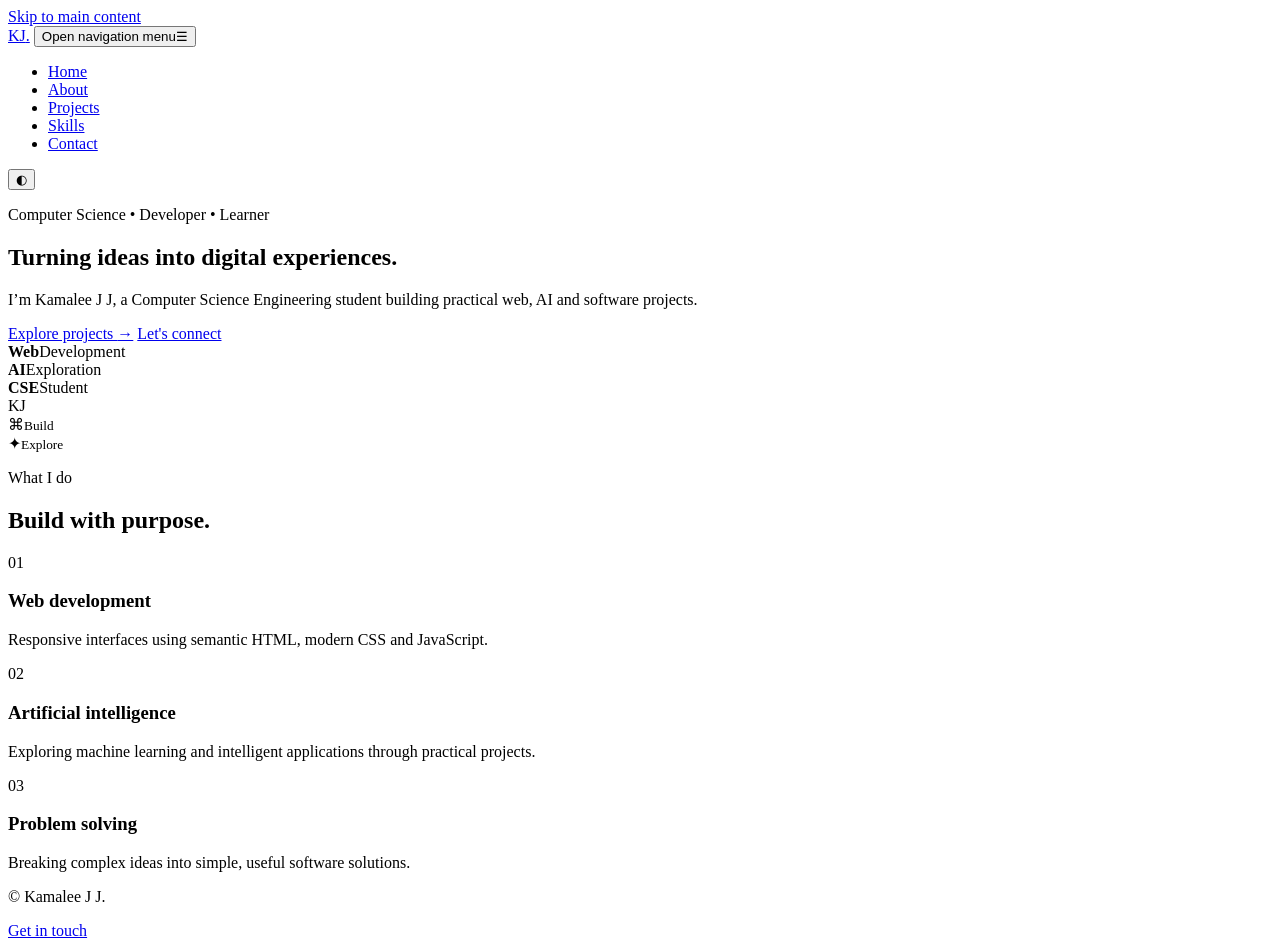
==== index.html @ bd7f1bf5 "Add files via upload" ====
<!doctype html>
<html lang="en">
<head>
<meta charset="utf-8">
<meta name="viewport" content="width=device-width, initial-scale=1">
<meta name="description" content="Kamalee J J's personal portfolio showcasing web development, AI and software projects.">
<meta name="author" content="Kamalee J J">
<meta name="robots" content="index, follow">
<link rel="stylesheet" href="css/style.css">
<title>Kamalee J J | Portfolio</title>
</head>
<body>
<a class="skip-link" href="#main-content">Skip to main content</a>
<header class="site-header">
<nav class="container nav" aria-label="Primary navigation">
<a class="logo" href="index.html" aria-label="Kamalee J J home">KJ<span>.</span></a>
<button class="menu-button" type="button" aria-expanded="false" aria-controls="primary-menu">
<span class="sr-only">Open navigation menu</span>☰
</button>
<ul id="primary-menu" class="nav-list">
<li><a href="index.html" aria-current="page">Home</a></li>
<li><a href="about.html">About</a></li>
<li><a href="projects.html">Projects</a></li>
<li><a href="skills.html">Skills</a></li>
<li><a href="contact.html">Contact</a></li>
</ul>
<button class="theme-button" type="button" aria-pressed="false" aria-label="Switch to dark theme">◐</button>
</nav>
</header>
<main id="main-content">
<section class="hero container" aria-labelledby="hero-title">
<div class="hero-copy">
<p class="eyebrow">Computer Science • Developer • Learner</p>
<h1 id="hero-title">Turning ideas into <span>digital experiences.</span></h1>
<p class="lead">I’m Kamalee J J, a Computer Science Engineering student building practical web, AI and software projects.</p>
<div class="hero-actions">
<a class="button" href="projects.html">Explore projects <span aria-hidden="true">→</span></a>
<a class="text-link" href="contact.html">Let's connect</a>
</div>
<div class="stats" aria-label="Portfolio highlights">
<div><strong>Web</strong><span>Development</span></div>
<div><strong>AI</strong><span>Exploration</span></div>
<div><strong>CSE</strong><span>Student</span></div>
</div>
</div>
<aside class="hero-visual" aria-label="Portfolio introduction">
<div class="glow glow-one" aria-hidden="true"></div>
<div class="glow glow-two" aria-hidden="true"></div>
<div class="avatar avatar-xl" aria-hidden="true">KJ</div>
<div class="floating-card card-a"><span>⌘</span><small>Build</small></div>
<div class="floating-card card-b"><span>✦</span><small>Explore</small></div>
</aside>
</section>
<section class="section container" aria-labelledby="focus-title">
<div class="section-head"><p class="eyebrow">What I do</p><h2 id="focus-title">Build with purpose.</h2></div>
<div class="feature-grid">
<article class="feature-card"><div class="icon-box" aria-hidden="true">01</div><h3>Web development</h3><p>Responsive interfaces using semantic HTML, modern CSS and JavaScript.</p></article>
<article class="feature-card"><div class="icon-box" aria-hidden="true">02</div><h3>Artificial intelligence</h3><p>Exploring machine learning and intelligent applications through practical projects.</p></article>
<article class="feature-card"><div class="icon-box" aria-hidden="true">03</div><h3>Problem solving</h3><p>Breaking complex ideas into simple, useful software solutions.</p></article>
</div>
</section>
</main>
<footer class="footer"><div class="container footer-inner">
<p>© <span id="year"></span> Kamalee J J.</p>
<a href="contact.html">Get in touch</a>
</div></footer>
<script src="js/script.js"></script>
</body>
</html>
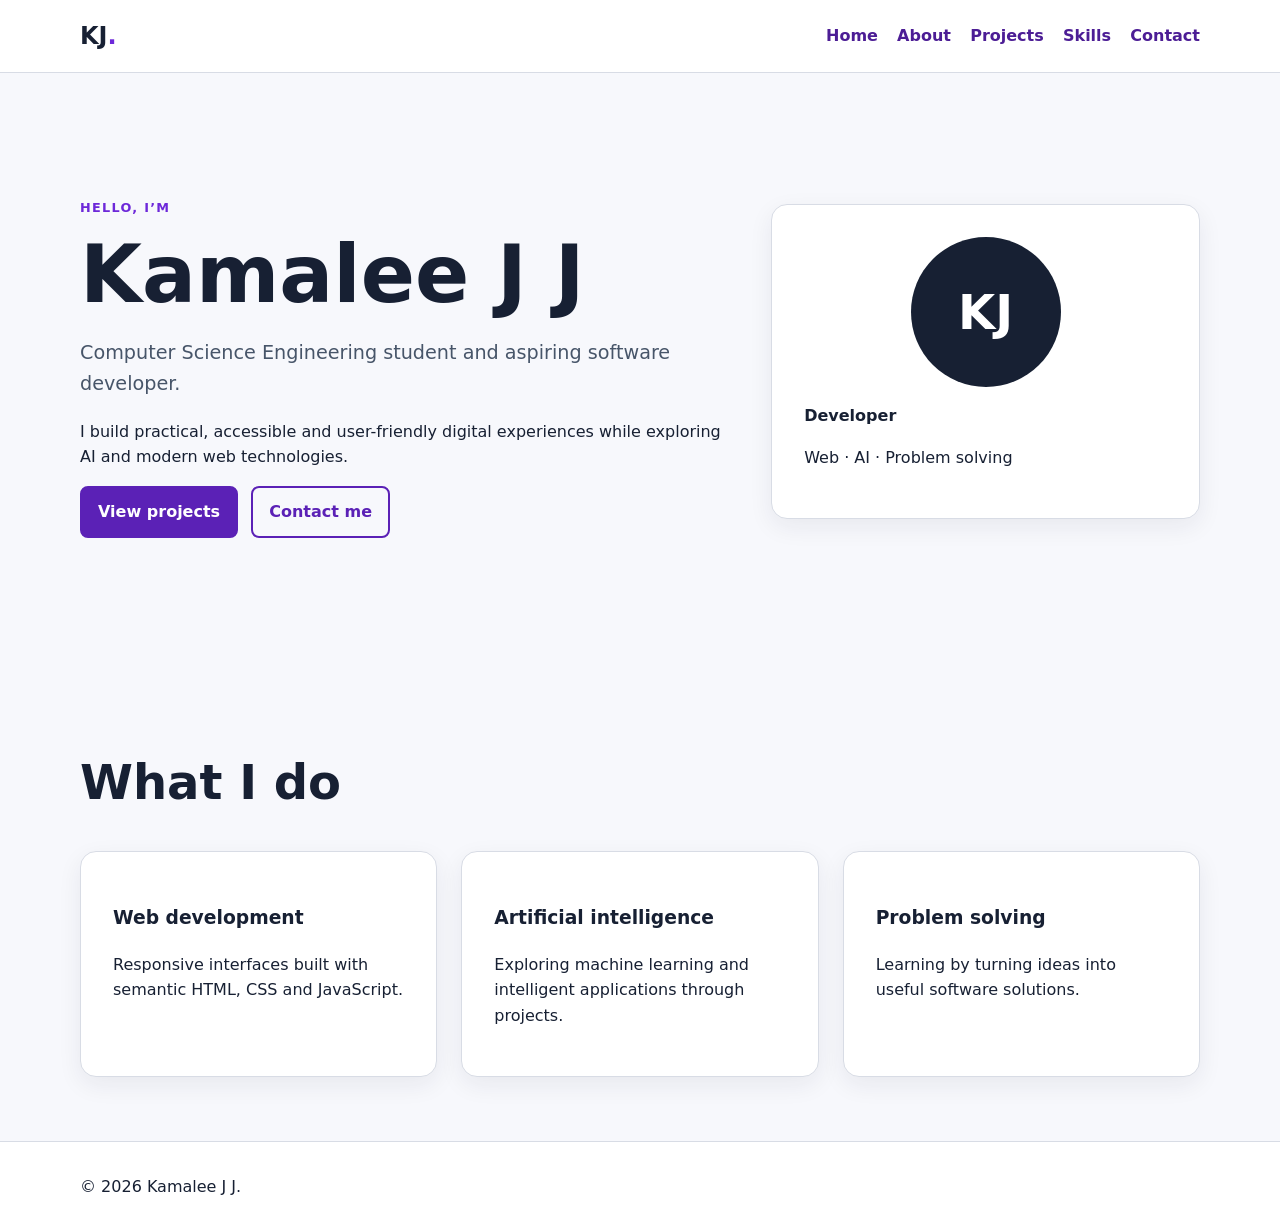
==== commit 40baa1c9: "Add files via upload" ====
--- a/index.html
+++ b/index.html
@@ -3,9 +3,10 @@
 <head>
 <meta charset="utf-8">
 <meta name="viewport" content="width=device-width, initial-scale=1">
-<meta name="description" content="Kamalee J J's personal portfolio showcasing web development, AI and software projects.">
+<meta name="description" content="Kamalee J J's accessible personal portfolio showcasing web development, AI and software projects.">
 <meta name="author" content="Kamalee J J">
 <meta name="robots" content="index, follow">
+<link rel="canonical" href="https://example.com/">
 <link rel="stylesheet" href="css/style.css">
 <title>Kamalee J J | Portfolio</title>
 </head>
@@ -14,9 +15,7 @@
 <header class="site-header">
 <nav class="container nav" aria-label="Primary navigation">
 <a class="logo" href="index.html" aria-label="Kamalee J J home">KJ<span>.</span></a>
-<button class="menu-button" type="button" aria-expanded="false" aria-controls="primary-menu">
-<span class="sr-only">Open navigation menu</span>☰
-</button>
+<button class="menu-button" type="button" aria-expanded="false" aria-controls="primary-menu">Menu</button>
 <ul id="primary-menu" class="nav-list">
 <li><a href="index.html" aria-current="page">Home</a></li>
 <li><a href="about.html">About</a></li>
@@ -24,46 +23,34 @@
 <li><a href="skills.html">Skills</a></li>
 <li><a href="contact.html">Contact</a></li>
 </ul>
-<button class="theme-button" type="button" aria-pressed="false" aria-label="Switch to dark theme">◐</button>
 </nav>
 </header>
 <main id="main-content">
 <section class="hero container" aria-labelledby="hero-title">
-<div class="hero-copy">
-<p class="eyebrow">Computer Science • Developer • Learner</p>
-<h1 id="hero-title">Turning ideas into <span>digital experiences.</span></h1>
-<p class="lead">I’m Kamalee J J, a Computer Science Engineering student building practical web, AI and software projects.</p>
-<div class="hero-actions">
-<a class="button" href="projects.html">Explore projects <span aria-hidden="true">→</span></a>
-<a class="text-link" href="contact.html">Let's connect</a>
+<div>
+<p class="eyebrow">Hello, I’m</p>
+<h1 id="hero-title">Kamalee J J</h1>
+<p class="lead">Computer Science Engineering student and aspiring software developer.</p>
+<p>I build practical, accessible and user-friendly digital experiences while exploring AI and modern web technologies.</p>
+<a class="button" href="projects.html">View projects</a>
+<a class="button secondary" href="contact.html">Contact me</a>
 </div>
-<div class="stats" aria-label="Portfolio highlights">
-<div><strong>Web</strong><span>Development</span></div>
-<div><strong>AI</strong><span>Exploration</span></div>
-<div><strong>CSE</strong><span>Student</span></div>
-</div>
-</div>
-<aside class="hero-visual" aria-label="Portfolio introduction">
-<div class="glow glow-one" aria-hidden="true"></div>
-<div class="glow glow-two" aria-hidden="true"></div>
-<div class="avatar avatar-xl" aria-hidden="true">KJ</div>
-<div class="floating-card card-a"><span>⌘</span><small>Build</small></div>
-<div class="floating-card card-b"><span>✦</span><small>Explore</small></div>
+<aside class="profile-card" aria-label="Professional introduction">
+<div class="avatar" aria-hidden="true">KJ</div>
+<p><strong>Developer</strong></p>
+<p>Web · AI · Problem solving</p>
 </aside>
 </section>
-<section class="section container" aria-labelledby="focus-title">
-<div class="section-head"><p class="eyebrow">What I do</p><h2 id="focus-title">Build with purpose.</h2></div>
-<div class="feature-grid">
-<article class="feature-card"><div class="icon-box" aria-hidden="true">01</div><h3>Web development</h3><p>Responsive interfaces using semantic HTML, modern CSS and JavaScript.</p></article>
-<article class="feature-card"><div class="icon-box" aria-hidden="true">02</div><h3>Artificial intelligence</h3><p>Exploring machine learning and intelligent applications through practical projects.</p></article>
-<article class="feature-card"><div class="icon-box" aria-hidden="true">03</div><h3>Problem solving</h3><p>Breaking complex ideas into simple, useful software solutions.</p></article>
+<section class="container section" aria-labelledby="focus-title">
+<h2 id="focus-title">What I do</h2>
+<div class="grid three">
+<article class="card"><h3>Web development</h3><p>Responsive interfaces built with semantic HTML, CSS and JavaScript.</p></article>
+<article class="card"><h3>Artificial intelligence</h3><p>Exploring machine learning and intelligent applications through projects.</p></article>
+<article class="card"><h3>Problem solving</h3><p>Learning by turning ideas into useful software solutions.</p></article>
 </div>
 </section>
 </main>
-<footer class="footer"><div class="container footer-inner">
-<p>© <span id="year"></span> Kamalee J J.</p>
-<a href="contact.html">Get in touch</a>
-</div></footer>
+<footer class="footer"><div class="container"><p>© <span id="year"></span> Kamalee J J.</p></div></footer>
 <script src="js/script.js"></script>
 </body>
 </html>
--- a/css/style.css
+++ b/css/style.css
@@ -0,0 +1 @@
+*{box-sizing:border-box}html{scroll-behavior:smooth}body{margin:0;font-family:system-ui,-apple-system,"Segoe UI",sans-serif;line-height:1.6;background:#f7f8fc;color:#172033}a{color:#4c1d95}a:focus-visible,button:focus-visible,input:focus-visible,textarea:focus-visible{outline:3px solid #005fcc;outline-offset:3px}.container{width:min(1120px,92%);margin-inline:auto}.skip-link{position:absolute;left:1rem;top:-4rem;background:#172033;color:white;padding:.75rem 1rem;z-index:10}.skip-link:focus{top:1rem}.site-header{background:white;border-bottom:1px solid #d8dce5;position:sticky;top:0;z-index:5}.nav{display:flex;align-items:center;gap:1.5rem;min-height:72px}.logo{font-size:1.5rem;font-weight:800;text-decoration:none;color:#172033}.logo span{color:#6d28d9}.nav-list{display:flex;gap:1.2rem;list-style:none;margin:0 0 0 auto;padding:0}.nav-list a{text-decoration:none;font-weight:650}.menu-button{display:none;margin-left:auto}.hero{display:grid;grid-template-columns:1.5fr 1fr;gap:3rem;align-items:center;padding-block:7rem}.eyebrow{color:#6d28d9;text-transform:uppercase;font-weight:800;letter-spacing:.1em;font-size:.8rem}h1{font-size:clamp(2.5rem,7vw,5rem);line-height:1.1;margin:.3rem 0 1rem}h2{font-size:clamp(1.8rem,4vw,3rem);line-height:1.2}.lead{font-size:1.2rem;color:#475569}.button{display:inline-block;background:#5b21b6;color:white;border:2px solid #5b21b6;border-radius:.5rem;padding:.7rem 1rem;text-decoration:none;font-weight:700;cursor:pointer}.button.secondary{background:transparent;color:#5b21b6;margin-left:.5rem}.profile-card,.card{background:white;border:1px solid #d8dce5;border-radius:1rem;padding:2rem;box-shadow:0 8px 24px #17203312}.avatar{width:150px;height:150px;display:grid;place-items:center;border-radius:50%;background:#172033;color:white;font-size:3rem;font-weight:800;margin:auto}.section{padding-block:4rem}.grid{display:grid;gap:1.5rem}.grid.three{grid-template-columns:repeat(3,1fr)}.grid.two{grid-template-columns:repeat(2,1fr)}.page-heading{padding-block:5rem 2rem}.tags,.skill-list{display:flex;flex-wrap:wrap;gap:.6rem;list-style:none;padding:0}.tags li,.skill-list li{border:1px solid #cbd5e1;border-radius:999px;padding:.35rem .7rem;background:#fff}.skill-list li{font-weight:700}.contact-form{max-width:700px}.field{margin-bottom:1.2rem}.field label{display:block;font-weight:700;margin-bottom:.35rem}.field input,.field textarea{width:100%;padding:.75rem;border:2px solid #94a3b8;border-radius:.4rem;background:white;color:#172033}.field small{color:#475569}.footer{border-top:1px solid #d8dce5;padding:2rem 0;background:white}.footer p{margin:0}@media(max-width:700px){.menu-button{display:block;padding:.5rem;background:white;border:1px solid #94a3b8;border-radius:.4rem}.nav-list{display:none;flex-direction:column;width:100%;padding:1rem 0}.nav-list.open{display:flex}.nav{flex-wrap:wrap}.hero,.grid.three,.grid.two{grid-template-columns:1fr}.hero{padding-block:4rem}.button{margin:.4rem 0}.button.secondary{margin-left:0}}@media(prefers-reduced-motion:reduce){html{scroll-behavior:auto}}
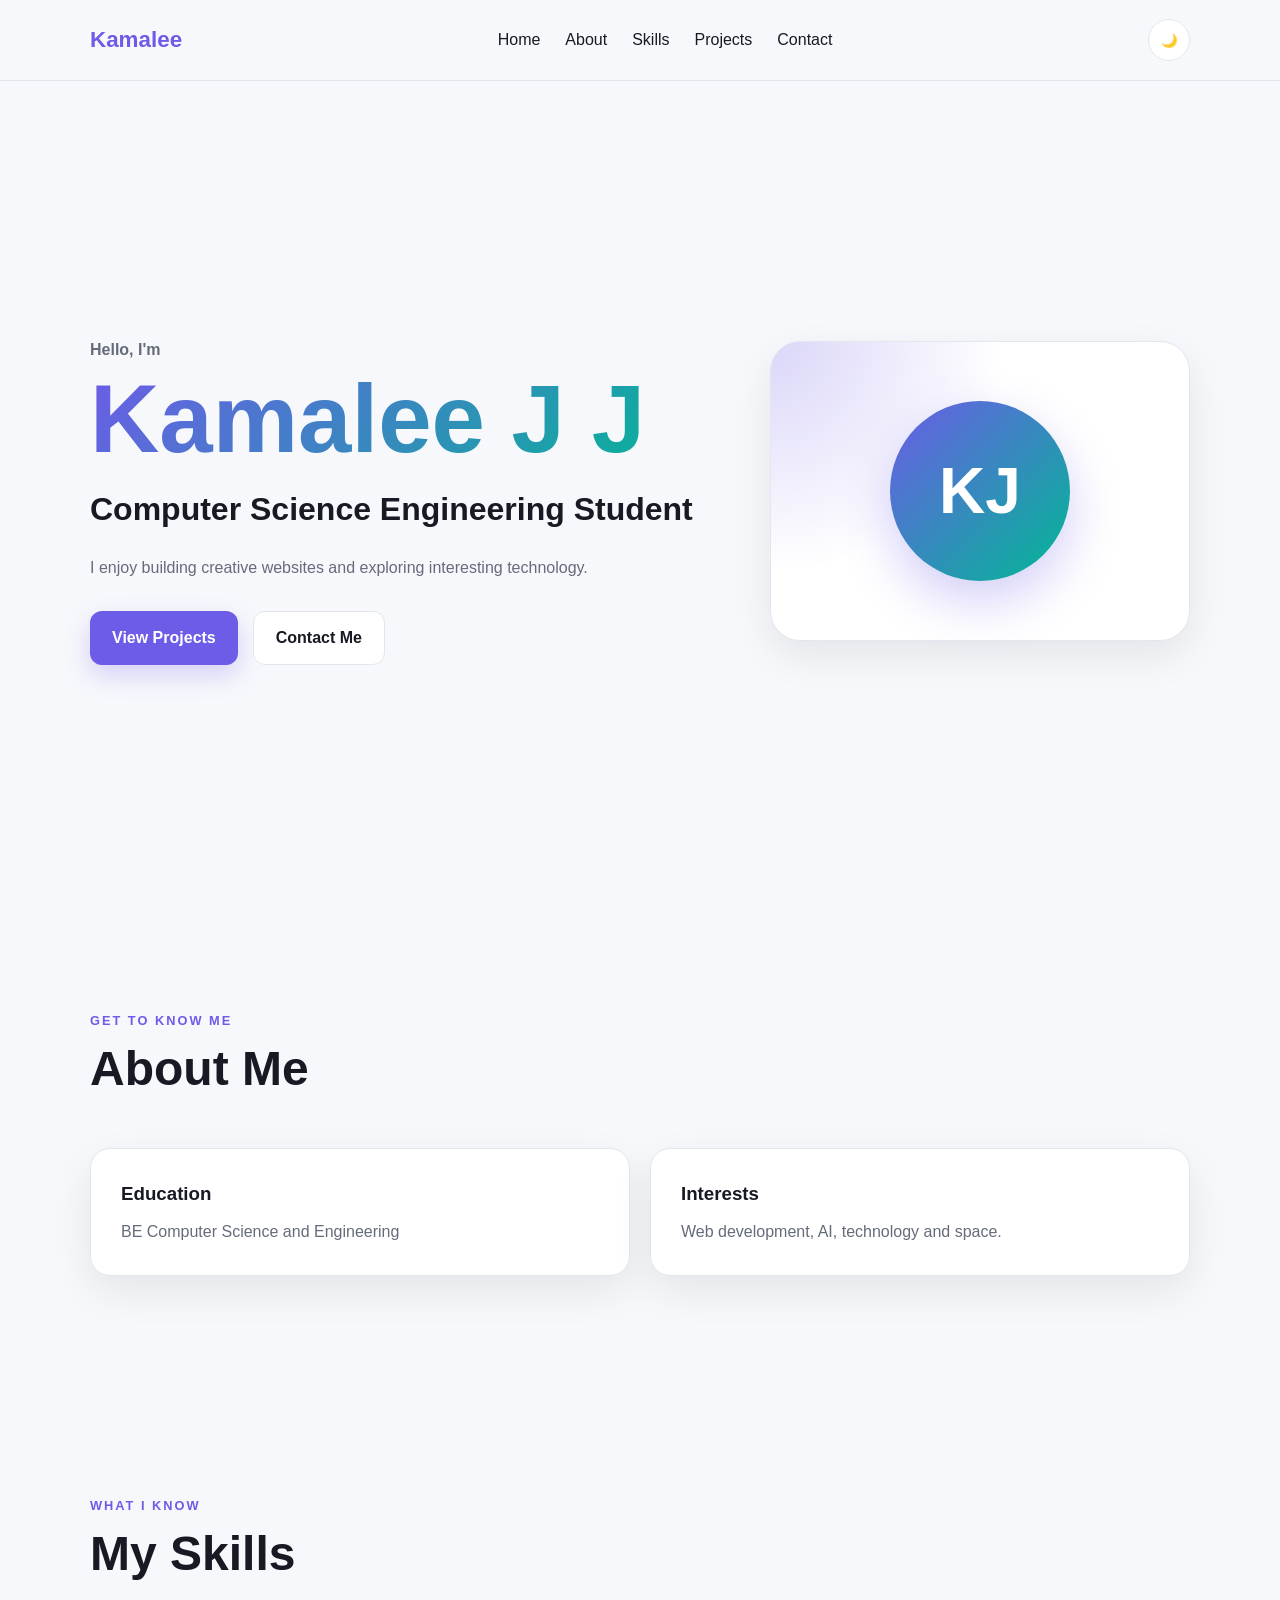
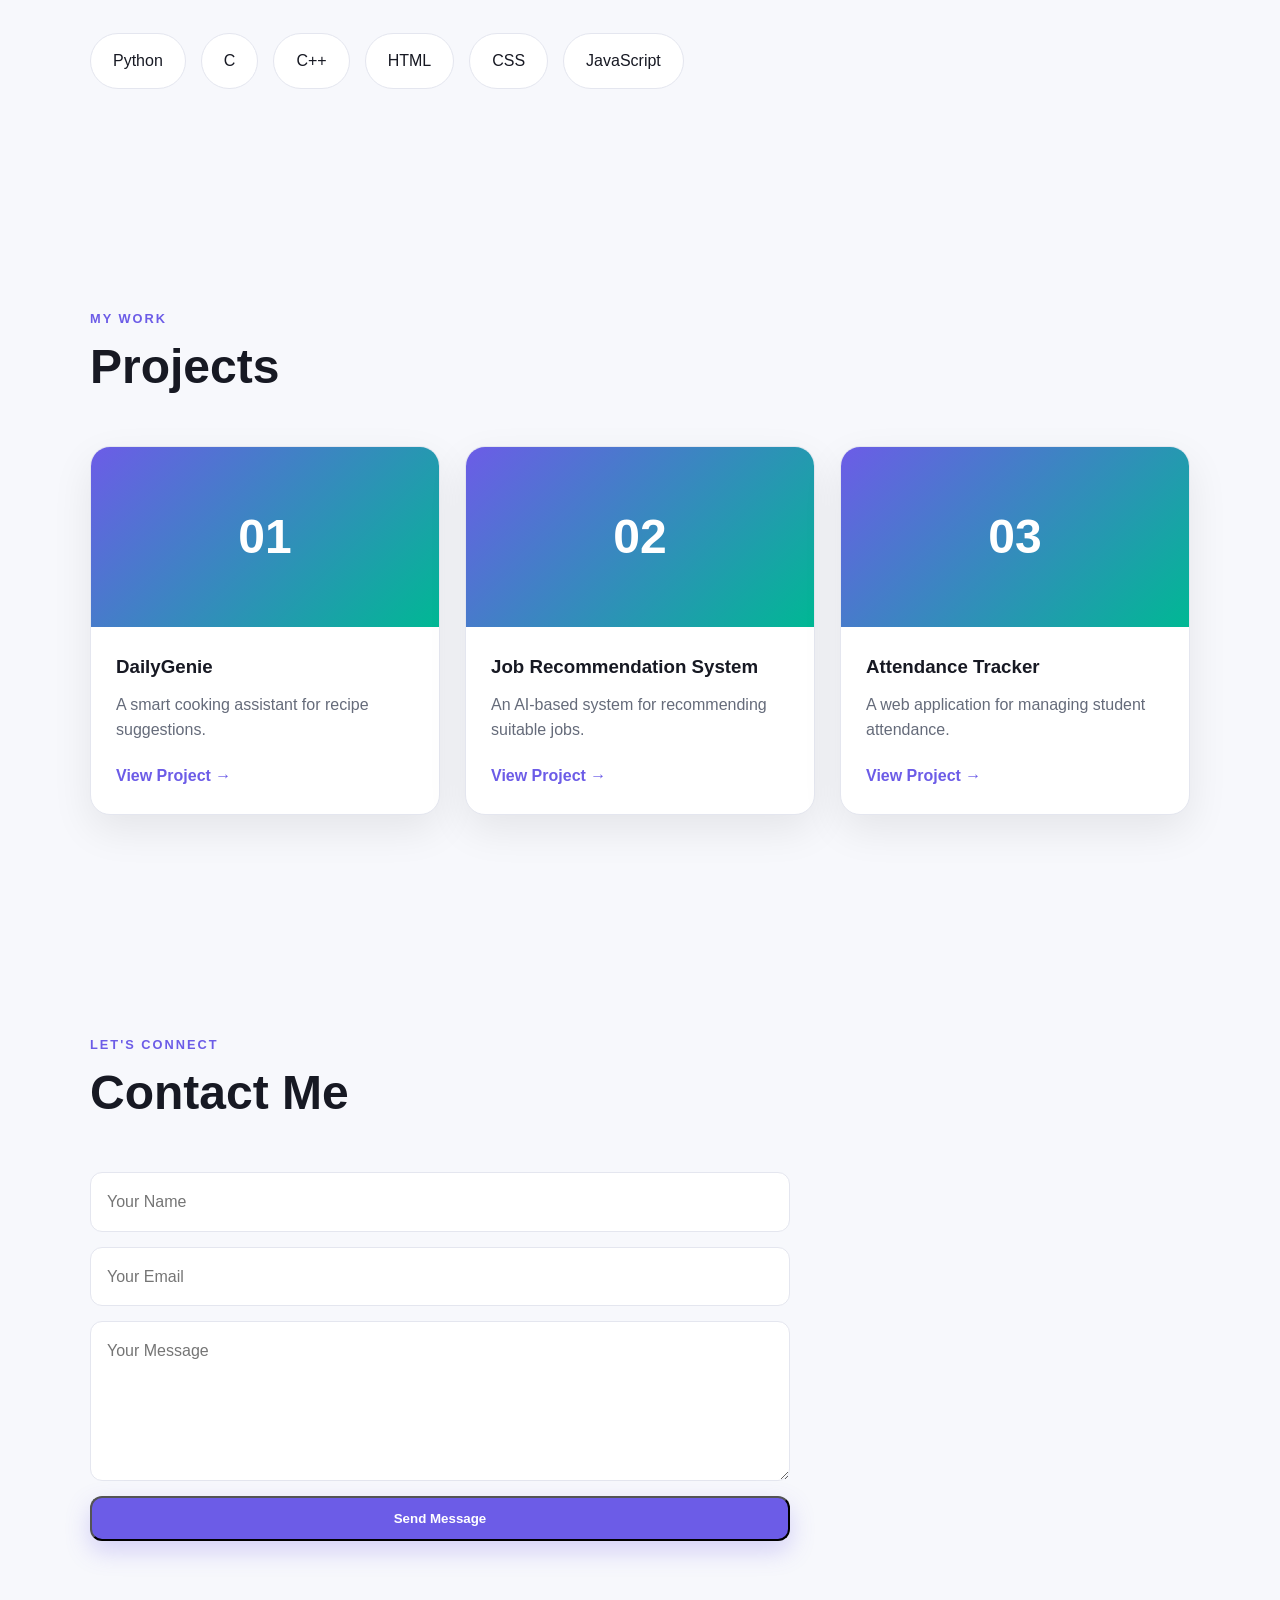
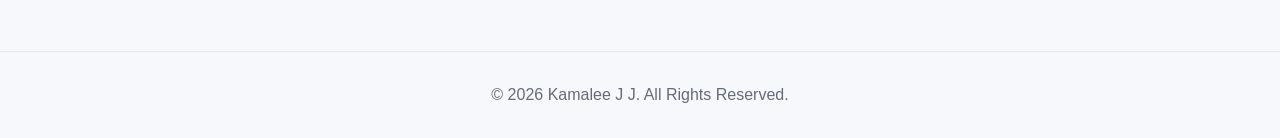
==== commit 8f8219dc: "Add files via upload" ====
--- a/index.html
+++ b/index.html
@@ -1,56 +1,166 @@
-<!doctype html>
-<html lang="en">
-<head>
-<meta charset="utf-8">
-<meta name="viewport" content="width=device-width, initial-scale=1">
-<meta name="description" content="Kamalee J J's accessible personal portfolio showcasing web development, AI and software projects.">
-<meta name="author" content="Kamalee J J">
-<meta name="robots" content="index, follow">
-<link rel="canonical" href="https://example.com/">
-<link rel="stylesheet" href="css/style.css">
-<title>Kamalee J J | Portfolio</title>
-</head>
-<body>
-<a class="skip-link" href="#main-content">Skip to main content</a>
-<header class="site-header">
-<nav class="container nav" aria-label="Primary navigation">
-<a class="logo" href="index.html" aria-label="Kamalee J J home">KJ<span>.</span></a>
-<button class="menu-button" type="button" aria-expanded="false" aria-controls="primary-menu">Menu</button>
-<ul id="primary-menu" class="nav-list">
-<li><a href="index.html" aria-current="page">Home</a></li>
-<li><a href="about.html">About</a></li>
-<li><a href="projects.html">Projects</a></li>
-<li><a href="skills.html">Skills</a></li>
-<li><a href="contact.html">Contact</a></li>
-</ul>
-</nav>
-</header>
-<main id="main-content">
-<section class="hero container" aria-labelledby="hero-title">
-<div>
-<p class="eyebrow">Hello, I’m</p>
-<h1 id="hero-title">Kamalee J J</h1>
-<p class="lead">Computer Science Engineering student and aspiring software developer.</p>
-<p>I build practical, accessible and user-friendly digital experiences while exploring AI and modern web technologies.</p>
-<a class="button" href="projects.html">View projects</a>
-<a class="button secondary" href="contact.html">Contact me</a>
-</div>
-<aside class="profile-card" aria-label="Professional introduction">
-<div class="avatar" aria-hidden="true">KJ</div>
-<p><strong>Developer</strong></p>
-<p>Web · AI · Problem solving</p>
-</aside>
-</section>
-<section class="container section" aria-labelledby="focus-title">
-<h2 id="focus-title">What I do</h2>
-<div class="grid three">
-<article class="card"><h3>Web development</h3><p>Responsive interfaces built with semantic HTML, CSS and JavaScript.</p></article>
-<article class="card"><h3>Artificial intelligence</h3><p>Exploring machine learning and intelligent applications through projects.</p></article>
-<article class="card"><h3>Problem solving</h3><p>Learning by turning ideas into useful software solutions.</p></article>
-</div>
-</section>
-</main>
-<footer class="footer"><div class="container"><p>© <span id="year"></span> Kamalee J J.</p></div></footer>
-<script src="js/script.js"></script>
-</body>
-</html>+<!DOCTYPE html>
+<html lang="en">
+
+<head>
+    <meta charset="UTF-8">
+    <meta name="viewport" content="width=device-width, initial-scale=1.0">
+
+    <title>My Portfolio</title>
+
+    <!-- CSS CONNECTION -->
+    <link rel="stylesheet" href="style.css">
+</head>
+
+<body>
+<header>
+
+    <nav>
+        <div class="logo">Kamalee</div>
+
+        <ul class="nav-links">
+            <li><a href="#home">Home</a></li>
+            <li><a href="#about">About</a></li>
+            <li><a href="#skills">Skills</a></li>
+            <li><a href="#projects">Projects</a></li>
+            <li><a href="#contact">Contact</a></li>
+        </ul>
+
+        <button id="theme-toggle">🌙</button>
+    </nav>
+</header>
+
+<main>
+
+    <section id="home" class="hero">
+        <div class="hero-content">
+            <p class="subtitle">Hello, I'm</p>
+            <h1>Kamalee J J</h1>
+            <h2>Computer Science Engineering Student</h2>
+            <p>
+                I enjoy building creative websites and exploring
+                interesting technology.
+            </p>
+
+            <div class="hero-buttons">
+                <a href="#projects" class="btn primary">View Projects</a>
+                <a href="#contact" class="btn secondary">Contact Me</a>
+            </div>
+        </div>
+
+        <div class="hero-card">
+            <div class="profile-circle">KJ</div>
+        </div>
+    </section>
+
+
+    <section id="about" class="section">
+        <div class="section-title">
+            <p>Get To Know Me</p>
+            <h2>About Me</h2>
+        </div>
+
+        <div class="about-grid">
+            <div class="about-card">
+                <h3>Education</h3>
+                <p>
+                    BE Computer Science and Engineering
+                </p>
+            </div>
+
+            <div class="about-card">
+                <h3>Interests</h3>
+                <p>
+                    Web development, AI, technology and space.
+                </p>
+            </div>
+        </div>
+    </section>
+
+
+    <section id="skills" class="section">
+        <div class="section-title">
+            <p>What I Know</p>
+            <h2>My Skills</h2>
+        </div>
+
+        <div class="skills-grid">
+            <div class="skill-card">Python</div>
+            <div class="skill-card">C</div>
+            <div class="skill-card">C++</div>
+            <div class="skill-card">HTML</div>
+            <div class="skill-card">CSS</div>
+            <div class="skill-card">JavaScript</div>
+        </div>
+    </section>
+
+
+    <section id="projects" class="section">
+        <div class="section-title">
+            <p>My Work</p>
+            <h2>Projects</h2>
+        </div>
+
+        <div class="projects-grid">
+
+            <article class="project-card">
+                <div class="project-image">01</div>
+                <div class="project-content">
+                    <h3>DailyGenie</h3>
+                    <p>
+                        A smart cooking assistant for recipe suggestions.
+                    </p>
+                    <a href="#">View Project →</a>
+                </div>
+            </article>
+
+            <article class="project-card">
+                <div class="project-image">02</div>
+                <div class="project-content">
+                    <h3>Job Recommendation System</h3>
+                    <p>
+                        An AI-based system for recommending suitable jobs.
+                    </p>
+                    <a href="#">View Project →</a>
+                </div>
+            </article>
+
+            <article class="project-card">
+                <div class="project-image">03</div>
+                <div class="project-content">
+                    <h3>Attendance Tracker</h3>
+                    <p>
+                        A web application for managing student attendance.
+                    </p>
+                    <a href="#">View Project →</a>
+                </div>
+            </article>
+
+        </div>
+    </section>
+
+
+
+    <section id="contact" class="section contact">
+        <div class="section-title">
+            <p>Let's Connect</p>
+            <h2>Contact Me</h2>
+        </div>
+
+        <form class="contact-form">
+            <input type="text" placeholder="Your Name">
+            <input type="email" placeholder="Your Email">
+            <textarea placeholder="Your Message"></textarea>
+            <button type="submit" class="btn primary">
+                Send Message
+            </button>
+        </form>
+    </section>
+
+</main>
+
+<footer>
+    <p>© 2026 Kamalee J J. All Rights Reserved.</p>
+</footer>
+
+<script src="script.js"></script>
+</body>
--- a/style.css
+++ b/style.css
@@ -0,0 +1,566 @@
+/* ================================
+   CSS VARIABLES
+================================ */
+
+:root {
+    --bg: #f7f8fc;
+    --surface: #ffffff;
+    --text: #171923;
+    --muted: #656b7a;
+    --primary: #6c5ce7;
+    --secondary: #00b894;
+    --border: #e4e6ef;
+
+    --shadow: 0 15px 40px rgba(0, 0, 0, 0.08);
+
+    --radius: 20px;
+    --transition: 0.3s ease;
+}
+
+
+/* DARK THEME */
+
+[data-theme="dark"] {
+    --bg: #0c0d14;
+    --surface: #151722;
+    --text: #f5f5f7;
+    --muted: #a5a8b5;
+    --border: #292c3a;
+
+    --shadow: 0 15px 40px rgba(0, 0, 0, 0.35);
+}
+
+
+/* ================================
+   RESET
+================================ */
+
+* {
+    margin: 0;
+    padding: 0;
+    box-sizing: border-box;
+}
+
+html {
+    scroll-behavior: smooth;
+}
+
+body {
+    font-family: Arial, sans-serif;
+    background: var(--bg);
+    color: var(--text);
+    line-height: 1.6;
+    transition:
+        background var(--transition),
+        color var(--transition);
+}
+
+a {
+    color: inherit;
+    text-decoration: none;
+}
+
+img {
+    max-width: 100%;
+    display: block;
+}
+
+
+/* ================================
+   NAVBAR
+================================ */
+
+header {
+    position: sticky;
+    top: 0;
+    z-index: 1000;
+
+    background: color-mix(
+        in srgb,
+        var(--bg) 85%,
+        transparent
+    );
+
+    backdrop-filter: blur(15px);
+
+    border-bottom: 1px solid var(--border);
+}
+
+nav {
+    width: min(1100px, 92%);
+    margin: auto;
+
+    min-height: 70px;
+
+    display: flex;
+    align-items: center;
+    justify-content: space-between;
+    gap: 20px;
+}
+
+.logo {
+    font-size: 1.4rem;
+    font-weight: 800;
+    color: var(--primary);
+}
+
+.nav-links {
+    display: none;
+    list-style: none;
+}
+
+.nav-links a {
+    transition: color var(--transition);
+}
+
+.nav-links a:hover {
+    color: var(--primary);
+}
+
+#theme-toggle {
+    border: 1px solid var(--border);
+    background: var(--surface);
+    color: var(--text);
+
+    width: 42px;
+    height: 42px;
+
+    border-radius: 50%;
+    cursor: pointer;
+
+    transition: transform var(--transition);
+}
+
+#theme-toggle:hover {
+    transform: rotate(20deg) scale(1.08);
+}
+
+
+/* ================================
+   COMMON SECTIONS
+================================ */
+
+.section {
+    width: min(1100px, 92%);
+    margin: auto;
+    padding: 80px 0;
+}
+
+.section-title {
+    margin-bottom: 40px;
+}
+
+.section-title p {
+    color: var(--primary);
+    font-weight: 700;
+    text-transform: uppercase;
+    letter-spacing: 2px;
+    font-size: 0.8rem;
+}
+
+.section-title h2 {
+    font-size: clamp(2rem, 6vw, 3rem);
+}
+
+
+/* ================================
+   HERO
+================================ */
+
+.hero {
+    width: min(1100px, 92%);
+    min-height: calc(100vh - 70px);
+    margin: auto;
+
+    display: grid;
+    grid-template-columns: 1fr;
+    align-items: center;
+    gap: 50px;
+
+    padding: 70px 0;
+}
+
+.hero-content {
+    max-width: 650px;
+}
+
+.subtitle {
+    color: var(--primary);
+    font-weight: 700;
+    margin-bottom: 10px;
+}
+
+.hero h1 {
+    font-size: clamp(3rem, 12vw, 6rem);
+    line-height: 0.95;
+
+    background: linear-gradient(
+        135deg,
+        var(--primary),
+        var(--secondary)
+    );
+
+    background-clip: text;
+    -webkit-background-clip: text;
+    color: transparent;
+}
+
+.hero h2 {
+    margin-top: 20px;
+    font-size: clamp(1.3rem, 4vw, 2rem);
+}
+
+.hero p {
+    color: var(--muted);
+    margin-top: 20px;
+    max-width: 600px;
+}
+
+.hero-buttons {
+    display: flex;
+    flex-wrap: wrap;
+    gap: 15px;
+    margin-top: 30px;
+}
+
+
+/* ================================
+   BUTTONS
+================================ */
+
+.btn {
+    display: inline-flex;
+    align-items: center;
+    justify-content: center;
+
+    padding: 13px 22px;
+
+    border-radius: 12px;
+
+    font-weight: 700;
+
+    transition:
+        transform var(--transition),
+        box-shadow var(--transition);
+}
+
+.btn:hover {
+    transform: translateY(-4px);
+}
+
+.primary {
+    background: var(--primary);
+    color: white;
+    box-shadow: 0 10px 25px rgba(108, 92, 231, 0.25);
+}
+
+.secondary {
+    border: 1px solid var(--border);
+    background: var(--surface);
+}
+
+
+/* ================================
+   HERO CARD
+================================ */
+
+.hero-card {
+    min-height: 300px;
+
+    display: grid;
+    place-items: center;
+
+    border: 1px solid var(--border);
+    border-radius: 30px;
+
+    background:
+        radial-gradient(
+            circle at top left,
+            rgba(108, 92, 231, 0.25),
+            transparent 45%
+        ),
+        var(--surface);
+
+    box-shadow: var(--shadow);
+}
+
+.profile-circle {
+    width: 180px;
+    aspect-ratio: 1;
+
+    display: grid;
+    place-items: center;
+
+    border-radius: 50%;
+
+    font-size: 4rem;
+    font-weight: 800;
+
+    color: white;
+
+    background: linear-gradient(
+        135deg,
+        var(--primary),
+        var(--secondary)
+    );
+
+    box-shadow:
+        0 20px 50px rgba(108, 92, 231, 0.3);
+
+    animation: float 4s ease-in-out infinite;
+}
+
+@keyframes float {
+
+    0%,
+    100% {
+        transform: translateY(0);
+    }
+
+    50% {
+        transform: translateY(-15px);
+    }
+}
+
+
+/* ================================
+   ABOUT - CSS GRID
+================================ */
+
+.about-grid {
+    display: grid;
+    grid-template-columns: 1fr;
+    gap: 20px;
+}
+
+.about-card {
+    padding: 30px;
+
+    background: var(--surface);
+    border: 1px solid var(--border);
+
+    border-radius: var(--radius);
+
+    box-shadow: var(--shadow);
+
+    transition:
+        transform var(--transition),
+        border-color var(--transition);
+}
+
+.about-card:hover {
+    transform: translateY(-8px);
+    border-color: var(--primary);
+}
+
+.about-card p {
+    color: var(--muted);
+    margin-top: 10px;
+}
+
+
+/* ================================
+   SKILLS - FLEXBOX
+================================ */
+
+.skills-grid {
+    display: flex;
+    flex-wrap: wrap;
+    gap: 15px;
+}
+
+.skill-card {
+    padding: 14px 22px;
+
+    border: 1px solid var(--border);
+    border-radius: 50px;
+
+    background: var(--surface);
+
+    transition:
+        transform var(--transition),
+        background var(--transition),
+        color var(--transition);
+}
+
+.skill-card:hover {
+    transform: translateY(-5px);
+    background: var(--primary);
+    color: white;
+}
+
+
+/* ================================
+   PROJECTS - CSS GRID
+================================ */
+
+.projects-grid {
+    display: grid;
+    grid-template-columns: 1fr;
+    gap: 25px;
+}
+
+.project-card {
+    overflow: hidden;
+
+    background: var(--surface);
+    border: 1px solid var(--border);
+
+    border-radius: var(--radius);
+
+    box-shadow: var(--shadow);
+
+    transition:
+        transform var(--transition),
+        box-shadow var(--transition);
+}
+
+.project-card:hover {
+    transform: translateY(-10px);
+    box-shadow: 0 25px 60px rgba(0, 0, 0, 0.15);
+}
+
+.project-image {
+    min-height: 180px;
+
+    display: grid;
+    place-items: center;
+
+    font-size: 3rem;
+    font-weight: 800;
+
+    color: white;
+
+    background:
+        linear-gradient(
+            135deg,
+            var(--primary),
+            var(--secondary)
+        );
+}
+
+.project-content {
+    padding: 25px;
+}
+
+.project-content p {
+    color: var(--muted);
+    margin: 10px 0 20px;
+}
+
+.project-content a {
+    color: var(--primary);
+    font-weight: 700;
+}
+
+
+/* ================================
+   CONTACT
+================================ */
+
+.contact-form {
+    display: grid;
+    gap: 15px;
+
+    max-width: 700px;
+}
+
+.contact-form input,
+.contact-form textarea {
+    width: 100%;
+
+    padding: 16px;
+
+    border: 1px solid var(--border);
+    border-radius: 12px;
+
+    background: var(--surface);
+    color: var(--text);
+
+    font: inherit;
+
+    outline: none;
+
+    transition: border-color var(--transition);
+}
+
+.contact-form textarea {
+    min-height: 160px;
+    resize: vertical;
+}
+
+.contact-form input:focus,
+.contact-form textarea:focus {
+    border-color: var(--primary);
+}
+
+
+/* ================================
+   FOOTER
+================================ */
+
+footer {
+    text-align: center;
+    padding: 30px;
+
+    color: var(--muted);
+    border-top: 1px solid var(--border);
+}
+
+
+/* ================================
+   TABLET
+================================ */
+
+@media (min-width: 600px) {
+
+    .nav-links {
+        display: flex;
+        align-items: center;
+        gap: 25px;
+    }
+
+    .about-grid {
+        grid-template-columns: repeat(2, 1fr);
+    }
+
+    .projects-grid {
+        grid-template-columns: repeat(2, 1fr);
+    }
+}
+
+
+/* ================================
+   DESKTOP
+================================ */
+
+@media (min-width: 900px) {
+
+    nav {
+        min-height: 80px;
+    }
+
+    .hero {
+        grid-template-columns: 1.2fr 0.8fr;
+    }
+
+    .projects-grid {
+        grid-template-columns: repeat(3, 1fr);
+    }
+
+    .section {
+        padding: 110px 0;
+    }
+}
+
+
+/* ================================
+   LARGE DESKTOP
+================================ */
+
+@media (min-width: 1200px) {
+
+    .hero {
+        min-height: calc(100vh - 80px);
+    }
+}
